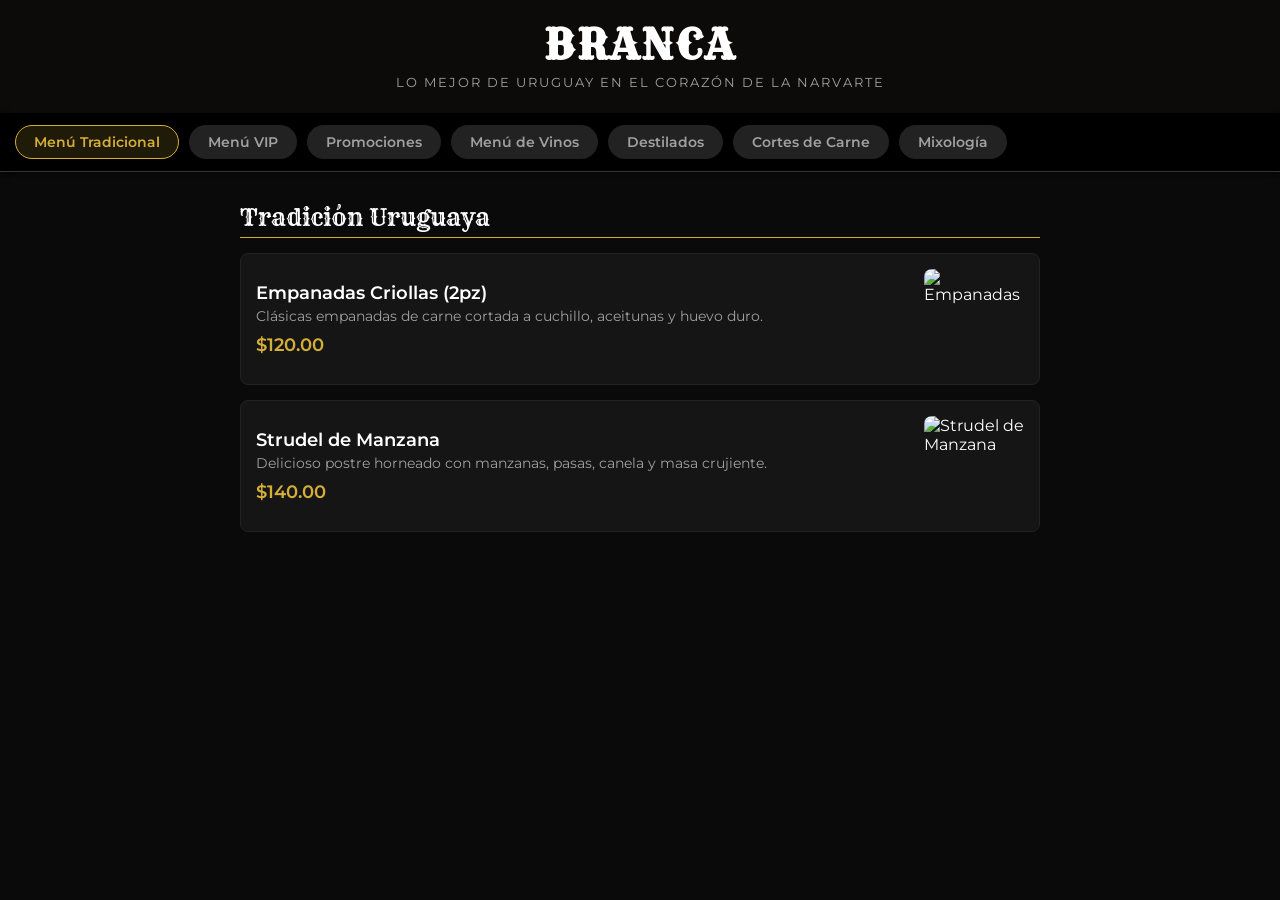
==== index.html @ e557ab89 "Add files via upload" ====
<!DOCTYPE html>
<html lang="es">
<head>
    <meta charset="UTF-8">
    <meta name="viewport" content="width=device-width, initial-scale=1.0">
    <title>Menú Digital - Branca Parrilla</title>
    
    <link href="https://fonts.googleapis.com/css2?family=Montserrat:wght@300;400;600&family=Rye&display=swap" rel="stylesheet">
    <script type="module" src="https://ajax.googleapis.com/ajax/libs/model-viewer/4.2.0/model-viewer.min.js"></script>

    <style>
        :root {
            --bg-color: #0a0a0a; 
            --card-bg: #151515; 
            --text-main: #ffffff; 
            --text-muted: #a0a0a0; 
            --accent: #d4af37; /* Dorado Branca */
        }

        body {
            margin: 0;
            padding: 0;
            background-color: var(--bg-color);
            color: var(--text-main);
            font-family: 'Montserrat', sans-serif;
            padding-bottom: 50px;
        }

        /* ENCABEZADO */
        header {
            text-align: center;
            padding: 20px 20px 10px 20px;
            background: linear-gradient(rgba(0, 0, 0, 0.7), rgba(0, 0, 0, 0.7)), url('https://www.transparenttextures.com/patterns/wood-pattern.png') #2a2522;
        }

        header h1 {
            font-family: 'Rye', serif;
            font-size: 2.5rem;
            letter-spacing: 3px;
            margin: 0;
            text-transform: uppercase;
        }

        header p {
            font-size: 0.8rem;
            color: var(--text-muted);
            margin-top: 5px;
            text-transform: uppercase;
            letter-spacing: 2px;
        }

        /* BARRA DE NAVEGACIÓN DESLIZABLE */
        .nav-categories {
            background-color: #000000; 
            padding: 12px 0;
            position: sticky;
            top: 0;
            z-index: 100;
            border-bottom: 1px solid #333;
            box-shadow: 0 4px 6px rgba(0,0,0,0.5);
        }

        .nav-list {
            display: flex;
            list-style: none;
            margin: 0;
            padding: 0 15px;
            overflow-x: auto;
            scroll-behavior: smooth;
            -ms-overflow-style: none;  
            scrollbar-width: none;  
        }

        .nav-list::-webkit-scrollbar {
            display: none; 
        }

        .nav-item {
            padding: 8px 18px;
            margin-right: 10px;
            border-radius: 20px;
            background-color: #222;
            color: var(--text-muted);
            font-size: 0.85rem;
            font-weight: 600;
            white-space: nowrap;
            cursor: pointer;
            transition: all 0.3s ease;
            border: 1px solid transparent;
        }

        .nav-item.active {
            background-color: rgba(212, 175, 55, 0.15); 
            color: var(--accent);
            border: 1px solid var(--accent);
        }

        /* CONTENEDOR DEL MENÚ */
        .menu-container {
            max-width: 800px;
            margin: 0 auto;
            padding: 15px;
        }

        .menu-section {
            display: none;
            animation: fadeIn 0.4s ease-in-out;
        }

        .menu-section.active {
            display: block;
        }

        @keyframes fadeIn {
            from { opacity: 0; transform: translateY(10px); }
            to { opacity: 1; transform: translateY(0); }
        }

        .category-title {
            font-family: 'Rye', serif;
            font-size: 1.5rem;
            margin-top: 15px;
            margin-bottom: 15px;
            border-bottom: 1px solid var(--accent);
            padding-bottom: 5px;
        }

        /* ESTILOS DE PLATILLOS Y MODAL */
        .menu-item { display: flex; background-color: var(--card-bg); border-radius: 8px; margin-bottom: 15px; padding: 15px; cursor: pointer; border: 1px solid #222; }
        .item-details { flex: 1; padding-right: 15px; display: flex; flex-direction: column; justify-content: center; }
        .item-title { font-size: 1.1rem; font-weight: 600; margin: 0 0 5px 0; }
        .item-desc { font-size: 0.85rem; color: var(--text-muted); margin: 0 0 10px 0; display: -webkit-box; -webkit-line-clam: 2; -webkit-box-orient: vertical; overflow: hidden; }
        .item-price { font-size: 1.1rem; font-weight: 600; color: var(--accent); }
        .item-image-container { width: 100px; height: 100px; border-radius: 8px; overflow: hidden; flex-shrink: 0; }
        .item-image-container img { width: 100%; height: 100%; object-fit: cover; }
        
        .modal { display: none; position: fixed; z-index: 1000; left: 0; top: 0; width: 100%; height: 100%; background-color: rgba(0, 0, 0, 0.9); backdrop-filter: blur(5px); }
        .modal-content { background-color: var(--card-bg); margin: 10% auto; padding: 20px; width: 90%; max-width: 500px; border-radius: 12px; position: relative; text-align: center; border: 1px solid var(--accent); }
        .close-btn { position: absolute; top: 10px; right: 15px; color: var(--text-muted); font-size: 28px; font-weight: bold; cursor: pointer; }
        model-viewer { width: 100%; height: 300px; background-color: #000; border-radius: 8px; margin-bottom: 15px; }
        .modal-title { font-family: 'Rye', serif; font-size: 1.5rem; margin: 10px 0; }
        .modal-desc { font-size: 0.9rem; color: var(--text-muted); margin-bottom: 15px; }
        .modal-price { font-size: 1.3rem; color: var(--accent); font-weight: bold; }
    </style>
</head>
<body>

    <header>
        <h1>BRANCA</h1>
        <p>Lo mejor de Uruguay en el corazón de la Narvarte</p>
    </header>

    <nav class="nav-categories">
        <ul class="nav-list">
            <li class="nav-item active" onclick="showCategory('tradicional', this)">Menú Tradicional</li>
            <li class="nav-item" onclick="showCategory('vip', this)">Menú VIP</li>
            <li class="nav-item" onclick="showCategory('promociones', this)">Promociones</li>
            <li class="nav-item" onclick="showCategory('vinos', this)">Menú de Vinos</li>
            <li class="nav-item" onclick="showCategory('destilados', this)">Destilados</li>
            <li class="nav-item" onclick="showCategory('cortes', this)">Cortes de Carne</li>
            <li class="nav-item" onclick="showCategory('mixologia', this)">Mixología</li>
        </ul>
    </nav>

    <main class="menu-container">
        
        <section id="tradicional" class="menu-section active">
            <div class="category-title">Tradición Uruguaya</div>
            
            <div class="menu-item" onclick="openModal('Empanadas Criollas', 'Clásicas empanadas de carne cortada a cuchillo, aceitunas y huevo duro.', '$120.00', 'https://images.unsplash.com/photo-1628840042765-356cda07504e?q=80&w=400&auto=format&fit=crop', '')">
                <div class="item-details">
                    <h3 class="item-title">Empanadas Criollas (2pz)</h3>
                    <p class="item-desc">Clásicas empanadas de carne cortada a cuchillo, aceitunas y huevo duro.</p>
                    <span class="item-price">$120.00</span>
                </div>
                <div class="item-image-container">
                    <img src="https://images.unsplash.com/photo-1628840042765-356cda07504e?q=80&w=200&auto=format&fit=crop" alt="Empanadas">
                </div>
            </div>

            <div class="menu-item" onclick="openModal('Strudel de Manzana', 'Delicioso postre horneado con manzanas, pasas, canela y masa crujiente.', '$140.00', 'ruta_a_tu_foto_del_strudel.jpg', 'strudel.glb')">
                <div class="item-details">
                    <h3 class="item-title">Strudel de Manzana</h3>
                    <p class="item-desc">Delicioso postre horneado con manzanas, pasas, canela y masa crujiente.</p>
                    <span class="item-price">$140.00</span>
                </div>
                <div class="item-image-container">
                    <img src="../strudel.glb" alt="Strudel de Manzana">
                </div>
            </div>

        </section>

        <section id="cortes" class="menu-section">
            <div class="category-title">Cortes Premium</div>
            
            <div class="menu-item" onclick="openModal('Corte Vacío', 'Auténtico corte uruguayo a la parrilla, jugoso y con un sabor intenso.', '$450.00', 'https://images.unsplash.com/photo-1594041680534-e8c8cdebd659?q=80&w=400&auto=format&fit=crop', 'ruta_a_tu_modelo3d.glb')">
                <div class="item-details">
                    <h3 class="item-title">Corte Vacío Premium</h3>
                    <p class="item-desc">Auténtico corte uruguayo a la parrilla, jugoso y con un sabor intenso.</p>
                    <span class="item-price">$450.00</span>
                </div>
                <div class="item-image-container">
                    <img src="https://images.unsplash.com/photo-1594041680534-e8c8cdebd659?q=80&w=200&auto=format&fit=crop" alt="Corte Vacío">
                </div>
            </div>
        </section>

        <section id="vinos" class="menu-section">
            <div class="category-title">Selección de Vinos</div>
            
            <div class="menu-item" onclick="openModal('Tannat Reserva', 'Vino tinto uruguayo por excelencia, ideal para cortes de carne.', '$850.00', 'https://images.unsplash.com/photo-1584916201218-f4242ceb4809?q=80&w=400&auto=format&fit=crop', '')">
                <div class="item-details">
                    <h3 class="item-title">Tannat Reserva</h3>
                    <p class="item-desc">Vino tinto uruguayo por excelencia, ideal para cortes de carne.</p>
                    <span class="item-price">$850.00</span>
                </div>
                <div class="item-image-container">
                    <img src="https://images.unsplash.com/photo-1584916201218-f4242ceb4809?q=80&w=200&auto=format&fit=crop" alt="Vino">
                </div>
            </div>
        </section>

        <section id="vip" class="menu-section"><div class="category-title">Menú VIP</div><p style="text-align:center;">Próximamente opciones exclusivas...</p></section>
        <section id="promociones" class="menu-section"><div class="category-title">Promociones del Mes</div><p style="text-align:center;">Nuestras mejores ofertas...</p></section>
        <section id="destilados" class="menu-section"><div class="category-title">Destilados</div><p style="text-align:center;">Selección de Tequilas, Mezcales y más...</p></section>
        <section id="mixologia" class="menu-section"><div class="category-title">Mixología de Autor</div><p style="text-align:center;">Coctelería exclusiva de Branca...</p></section>

    </main>

    <div id="itemModal" class="modal">
        <div class="modal-content">
            <span class="close-btn" onclick="closeModal()">&times;</span>
            <model-viewer id="modal3D" src="" alt="Modelo 3D" auto-rotate camera-controls shadow-intensity="1" style="display:none;"></model-viewer>
            <img id="modalImg" src="" alt="Platillo" style="width: 100%; border-radius: 8px; margin-bottom: 15px;">
            <h2 id="modalTitle" class="modal-title">Nombre Platillo</h2>
            <p id="modalDesc" class="modal-desc">Descripción</p>
            <div id="modalPrice" class="modal-price">$0.00</div>
        </div>
    </div>

    <script>
        function showCategory(categoryId, clickedElement) {
            const sections = document.querySelectorAll('.menu-section');
            sections.forEach(section => {
                section.classList.remove('active');
            });

            document.getElementById(categoryId).classList.add('active');

            const navItems = document.querySelectorAll('.nav-item');
            navItems.forEach(item => {
                item.classList.remove('active');
            });

            clickedElement.classList.add('active');
            clickedElement.scrollIntoView({ behavior: 'smooth', block: 'nearest', inline: 'center' });
        }

        const modal = document.getElementById("itemModal");
        
        function openModal(title, desc, price, imgSrc, model3DSrc) {
            document.getElementById("modalTitle").innerText = title;
            document.getElementById("modalDesc").innerText = desc;
            document.getElementById("modalPrice").innerText = price;
            
            const modal3D = document.getElementById("modal3D");
            const modalImg = document.getElementById("modalImg");

            // Si el platillo tiene un archivo 3D (como el Strudel)
            if(model3DSrc && model3DSrc !== '') {
                modal3D.src = model3DSrc;
                modal3D.style.display = "block"; // Muestra el visor 3D
                modalImg.style.display = "none"; // Oculta la imagen normal
            } else {
                // Si el platillo NO tiene 3D (como las empanadas)
                modalImg.src = imgSrc;
                modalImg.style.display = "block"; // Muestra la imagen
                modal3D.style.display = "none"; // Oculta el visor 3D
            }
            modal.style.display = "block";
        }

        function closeModal() {
            modal.style.display = "none";
            document.getElementById("modal3D").src = ""; 
        }

        window.onclick = function(event) {
            if (event.target == modal) {
                closeModal();
            }
        }
    </script>

</body>
</html>
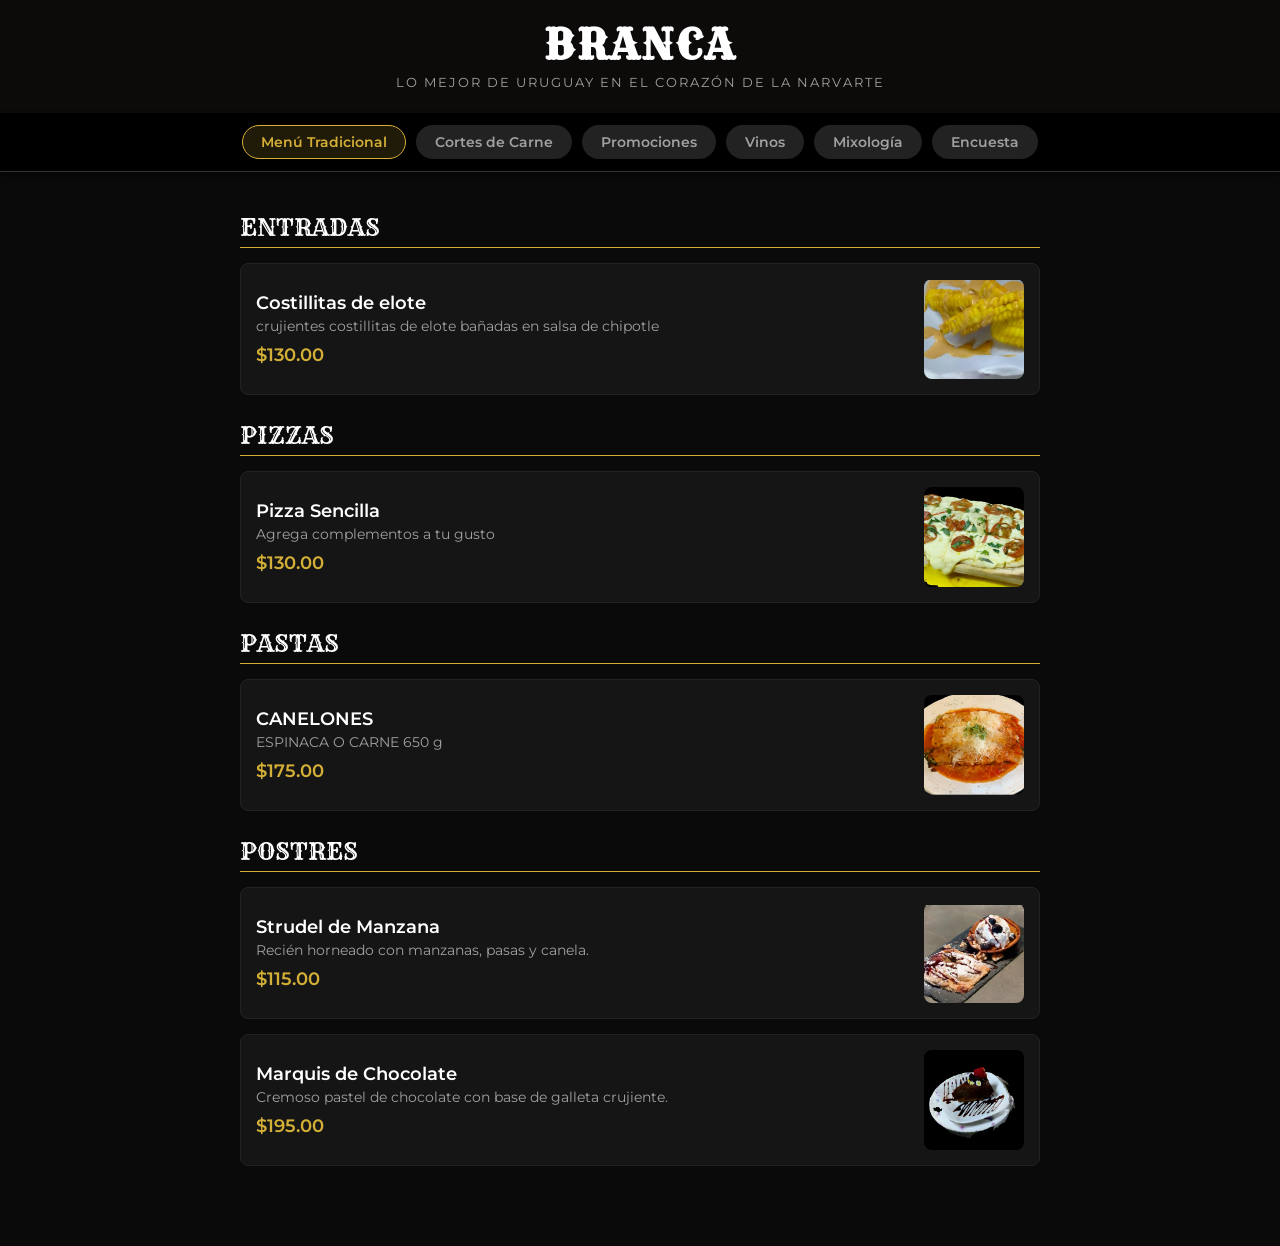
==== commit 55013829: "Add files via upload" ====
--- a/index.html
+++ b/index.html
@@ -14,126 +14,30 @@
             --card-bg: #151515; 
             --text-main: #ffffff; 
             --text-muted: #a0a0a0; 
-            --accent: #d4af37; /* Dorado Branca */
-        }
-
-        body {
-            margin: 0;
-            padding: 0;
-            background-color: var(--bg-color);
-            color: var(--text-main);
-            font-family: 'Montserrat', sans-serif;
-            padding-bottom: 50px;
-        }
-
-        /* ENCABEZADO */
-        header {
-            text-align: center;
-            padding: 20px 20px 10px 20px;
-            background: linear-gradient(rgba(0, 0, 0, 0.7), rgba(0, 0, 0, 0.7)), url('https://www.transparenttextures.com/patterns/wood-pattern.png') #2a2522;
-        }
-
-        header h1 {
-            font-family: 'Rye', serif;
-            font-size: 2.5rem;
-            letter-spacing: 3px;
-            margin: 0;
-            text-transform: uppercase;
-        }
-
-        header p {
-            font-size: 0.8rem;
-            color: var(--text-muted);
-            margin-top: 5px;
-            text-transform: uppercase;
-            letter-spacing: 2px;
-        }
-
-        /* BARRA DE NAVEGACIÓN DESLIZABLE */
-        .nav-categories {
-            background-color: #000000; 
-            padding: 12px 0;
-            position: sticky;
-            top: 0;
-            z-index: 100;
-            border-bottom: 1px solid #333;
-            box-shadow: 0 4px 6px rgba(0,0,0,0.5);
-        }
-
-        .nav-list {
-            display: flex;
-            list-style: none;
-            margin: 0;
-            padding: 0 15px;
-            overflow-x: auto;
-            scroll-behavior: smooth;
-            -ms-overflow-style: none;  
-            scrollbar-width: none;  
-        }
-
-        .nav-list::-webkit-scrollbar {
-            display: none; 
-        }
-
-        .nav-item {
-            padding: 8px 18px;
-            margin-right: 10px;
-            border-radius: 20px;
-            background-color: #222;
-            color: var(--text-muted);
-            font-size: 0.85rem;
-            font-weight: 600;
-            white-space: nowrap;
-            cursor: pointer;
-            transition: all 0.3s ease;
-            border: 1px solid transparent;
-        }
-
-        .nav-item.active {
-            background-color: rgba(212, 175, 55, 0.15); 
-            color: var(--accent);
-            border: 1px solid var(--accent);
-        }
-
-        /* CONTENEDOR DEL MENÚ */
-        .menu-container {
-            max-width: 800px;
-            margin: 0 auto;
-            padding: 15px;
-        }
-
-        .menu-section {
-            display: none;
-            animation: fadeIn 0.4s ease-in-out;
-        }
-
-        .menu-section.active {
-            display: block;
-        }
-
-        @keyframes fadeIn {
-            from { opacity: 0; transform: translateY(10px); }
-            to { opacity: 1; transform: translateY(0); }
-        }
-
-        .category-title {
-            font-family: 'Rye', serif;
-            font-size: 1.5rem;
-            margin-top: 15px;
-            margin-bottom: 15px;
-            border-bottom: 1px solid var(--accent);
-            padding-bottom: 5px;
-        }
-
-        /* ESTILOS DE PLATILLOS Y MODAL */
+            --accent: #d4af37;
+        }
+        body { margin: 0; padding: 0; background-color: var(--bg-color); color: var(--text-main); font-family: 'Montserrat', sans-serif; padding-bottom: 50px; }
+        header { text-align: center; padding: 20px 20px 10px 20px; background: linear-gradient(rgba(0, 0, 0, 0.7), rgba(0, 0, 0, 0.7)), url('https://www.transparenttextures.com/patterns/wood-pattern.png') #2a2522; }
+        header h1 { font-family: 'Rye', serif; font-size: 2.5rem; letter-spacing: 3px; margin: 0; text-transform: uppercase; }
+        header p { font-size: 0.8rem; color: var(--text-muted); margin-top: 5px; text-transform: uppercase; letter-spacing: 2px; }
+        .nav-categories { background-color: #000000; padding: 12px 0; position: sticky; top: 0; z-index: 100; border-bottom: 1px solid #333; box-shadow: 0 4px 6px rgba(0,0,0,0.5); }
+        .nav-list { display: flex; list-style: none; margin: 0; padding: 0 15px; overflow-x: auto; scroll-behavior: smooth; -ms-overflow-style: none; scrollbar-width: none; justify-content: center; }
+        .nav-list::-webkit-scrollbar { display: none; }
+        .nav-item { padding: 8px 18px; margin: 0 5px; border-radius: 20px; background-color: #222; color: var(--text-muted); font-size: 0.85rem; font-weight: 600; white-space: nowrap; cursor: pointer; transition: all 0.3s ease; border: 1px solid transparent; }
+        .nav-item.active { background-color: rgba(212, 175, 55, 0.15); color: var(--accent); border: 1px solid var(--accent); }
+        @media (max-width: 600px) { .nav-list { justify-content: flex-start; } }
+        .menu-container { max-width: 800px; margin: 0 auto; padding: 15px; }
+        .menu-section { display: none; animation: fadeIn 0.4s ease-in-out; }
+        .menu-section.active { display: block; }
+        @keyframes fadeIn { from { opacity: 0; transform: translateY(10px); } to { opacity: 1; transform: translateY(0); } }
+        .category-title { font-family: 'Rye', serif; font-size: 1.5rem; margin-top: 25px; margin-bottom: 15px; border-bottom: 1px solid var(--accent); padding-bottom: 5px; }
         .menu-item { display: flex; background-color: var(--card-bg); border-radius: 8px; margin-bottom: 15px; padding: 15px; cursor: pointer; border: 1px solid #222; }
         .item-details { flex: 1; padding-right: 15px; display: flex; flex-direction: column; justify-content: center; }
         .item-title { font-size: 1.1rem; font-weight: 600; margin: 0 0 5px 0; }
-        .item-desc { font-size: 0.85rem; color: var(--text-muted); margin: 0 0 10px 0; display: -webkit-box; -webkit-line-clam: 2; -webkit-box-orient: vertical; overflow: hidden; }
+        .item-desc { font-size: 0.85rem; color: var(--text-muted); margin: 0 0 10px 0; }
         .item-price { font-size: 1.1rem; font-weight: 600; color: var(--accent); }
         .item-image-container { width: 100px; height: 100px; border-radius: 8px; overflow: hidden; flex-shrink: 0; }
         .item-image-container img { width: 100%; height: 100%; object-fit: cover; }
-        
         .modal { display: none; position: fixed; z-index: 1000; left: 0; top: 0; width: 100%; height: 100%; background-color: rgba(0, 0, 0, 0.9); backdrop-filter: blur(5px); }
         .modal-content { background-color: var(--card-bg); margin: 10% auto; padding: 20px; width: 90%; max-width: 500px; border-radius: 12px; position: relative; text-align: center; border: 1px solid var(--accent); }
         .close-btn { position: absolute; top: 10px; right: 15px; color: var(--text-muted); font-size: 28px; font-weight: bold; cursor: pointer; }
@@ -141,6 +45,9 @@
         .modal-title { font-family: 'Rye', serif; font-size: 1.5rem; margin: 10px 0; }
         .modal-desc { font-size: 0.9rem; color: var(--text-muted); margin-bottom: 15px; }
         .modal-price { font-size: 1.3rem; color: var(--accent); font-weight: bold; }
+        .survey-container { background-color: var(--card-bg); padding: 20px; border-radius: 8px; border: 1px solid #222; text-align: center; }
+        .survey-input { box-sizing: border-box; width: 100%; padding: 12px; margin: 10px 0; border-radius: 5px; border: 1px solid var(--text-muted); background-color: var(--bg-color); color: var(--text-main); font-family: 'Montserrat', sans-serif; }
+        .survey-btn { background-color: var(--accent); color: #000; font-weight: bold; border: none; padding: 15px 20px; border-radius: 5px; cursor: pointer; transition: background 0.3s; width: 100%; font-family: 'Montserrat', sans-serif; margin-top: 10px;}
     </style>
 </head>
 <body>
@@ -153,81 +60,112 @@
     <nav class="nav-categories">
         <ul class="nav-list">
             <li class="nav-item active" onclick="showCategory('tradicional', this)">Menú Tradicional</li>
-            <li class="nav-item" onclick="showCategory('vip', this)">Menú VIP</li>
+            <li class="nav-item" onclick="showCategory('cortes', this)">Cortes de Carne</li> 
             <li class="nav-item" onclick="showCategory('promociones', this)">Promociones</li>
-            <li class="nav-item" onclick="showCategory('vinos', this)">Menú de Vinos</li>
-            <li class="nav-item" onclick="showCategory('destilados', this)">Destilados</li>
-            <li class="nav-item" onclick="showCategory('cortes', this)">Cortes de Carne</li>
+            <li class="nav-item" onclick="showCategory('vinos', this)">Vinos</li>
             <li class="nav-item" onclick="showCategory('mixologia', this)">Mixología</li>
+            <li class="nav-item" onclick="showCategory('encuesta', this)">Encuesta</li>
         </ul>
     </nav>
 
     <main class="menu-container">
         
         <section id="tradicional" class="menu-section active">
-            <div class="category-title">Tradición Uruguaya</div>
             
-            <div class="menu-item" onclick="openModal('Empanadas Criollas', 'Clásicas empanadas de carne cortada a cuchillo, aceitunas y huevo duro.', '$120.00', 'https://images.unsplash.com/photo-1628840042765-356cda07504e?q=80&w=400&auto=format&fit=crop', '')">
-                <div class="item-details">
-                    <h3 class="item-title">Empanadas Criollas (2pz)</h3>
-                    <p class="item-desc">Clásicas empanadas de carne cortada a cuchillo, aceitunas y huevo duro.</p>
-                    <span class="item-price">$120.00</span>
-                </div>
-                <div class="item-image-container">
-                    <img src="https://images.unsplash.com/photo-1628840042765-356cda07504e?q=80&w=200&auto=format&fit=crop" alt="Empanadas">
-                </div>
-            </div>
-
-            <div class="menu-item" onclick="openModal('Strudel de Manzana', 'Delicioso postre horneado con manzanas, pasas, canela y masa crujiente.', '$140.00', 'ruta_a_tu_foto_del_strudel.jpg', 'strudel.glb')">
+            <div class="category-title">ENTRADAS</div>    
+            <div class="menu-item" onclick="openModal('Costillitas de elote', 'Crujientes costillitas de elote bañadas en salsa de chipotle', document.getElementById('precio-costillitas').innerText, 'costillitas.jpg', 'costillitas.glb')">
+                <div class="item-details">
+                    <h3 class="item-title">Costillitas de elote</h3>
+                    <p class="item-desc">crujientes costillitas de elote bañadas en salsa de chipotle</p>
+                    <span class="item-price" id="precio-costillitas">$130.00</span>
+                </div>
+                <div class="item-image-container"><img src="costillitas.jpg" alt="COSTILLITAS"></div>
+            </div>
+
+            <div class="category-title">PIZZAS</div>    
+            <div class="menu-item" onclick="openModal('Pizza Sencilla', 'Clásica base de pizza de masa madre con salsa de tomate y mucho queso mozzarella', document.getElementById('precio-pizza').innerText, 'pizza.jpg', 'PizzaMargaritaglb.glb')">
+                <div class="item-details">
+                    <h3 class="item-title">Pizza Sencilla</h3>
+                    <p class="item-desc">Agrega complementos a tu gusto</p>
+                    <span class="item-price" id="precio-pizza">$130.00</span>
+                </div>
+                <div class="item-image-container"><img src="pizza.jpg" alt="PIZZA"></div>
+            </div>
+
+            <div class="category-title">PASTAS</div>    
+            <div class="menu-item" onclick="openModal('CANELONES', 'Canelones estilo branca hechos con carne o espiaca bañados en cualquiera de nuestras salsas', document.getElementById('precio-canelones').innerText, 'Captura de pantalla 2026-05-14 211226.jpg', 'Canelones3.glb')">
+                <div class="item-details">
+                    <h3 class="item-title">CANELONES</h3>
+                    <p class="item-desc">ESPINACA O CARNE 650 g</p>
+                    <span class="item-price" id="precio-canelones">$175.00</span>
+                </div>
+                <div class="item-image-container"><img src="Captura de pantalla 2026-05-14 211226.jpg" alt="CANELONES"></div>
+            </div>
+
+            <div class="category-title">POSTRES</div>
+            <div class="menu-item" onclick="openModal('Strudel de Manzana', 'Delicioso postre horneado con manzanas, pasas, canela y masa crujiente.', document.getElementById('precio-strudel').innerText, 'STRUDENT.jpg', 'strudel.glb')">
                 <div class="item-details">
                     <h3 class="item-title">Strudel de Manzana</h3>
-                    <p class="item-desc">Delicioso postre horneado con manzanas, pasas, canela y masa crujiente.</p>
-                    <span class="item-price">$140.00</span>
-                </div>
-                <div class="item-image-container">
-                    <img src="../strudel.glb" alt="Strudel de Manzana">
-                </div>
-            </div>
-
+                    <p class="item-desc">Recién horneado con manzanas, pasas y canela.</p>
+                    <span class="item-price" id="precio-strudel">$115.00</span>
+                </div>
+                <div class="item-image-container"><img src="STRUDENT.jpg" alt="Strudel"></div>
+            </div>
+
+            <div class="menu-item" onclick="openModal('Marquis de Chocolate', 'Cremoso pastel de chocolate con base de galleta crujiente.', document.getElementById('precio-marquis').innerText, 'marquis.jpg', 'marquischocolate.glb')">
+                <div class="item-details">
+                    <h3 class="item-title">Marquis de Chocolate</h3>
+                    <p class="item-desc">Cremoso pastel de chocolate con base de galleta crujiente.</p>
+                    <span class="item-price" id="precio-marquis">$195.00</span>
+                </div>
+                <div class="item-image-container"><img src="marquis.jpg" alt="Marquis de Chocolate"></div>
+            </div>
         </section>
 
         <section id="cortes" class="menu-section">
             <div class="category-title">Cortes Premium</div>
-            
-            <div class="menu-item" onclick="openModal('Corte Vacío', 'Auténtico corte uruguayo a la parrilla, jugoso y con un sabor intenso.', '$450.00', 'https://images.unsplash.com/photo-1594041680534-e8c8cdebd659?q=80&w=400&auto=format&fit=crop', 'ruta_a_tu_modelo3d.glb')">
-                <div class="item-details">
-                    <h3 class="item-title">Corte Vacío Premium</h3>
-                    <p class="item-desc">Auténtico corte uruguayo a la parrilla, jugoso y con un sabor intenso.</p>
-                    <span class="item-price">$450.00</span>
-                </div>
-                <div class="item-image-container">
-                    <img src="https://images.unsplash.com/photo-1594041680534-e8c8cdebd659?q=80&w=200&auto=format&fit=crop" alt="Corte Vacío">
-                </div>
+            <div class="menu-item" onclick="openModal('Parrillada para 4 personas', 'Acompañados de papas a la francesa y ensalada mixta.', document.getElementById('precio-parrillada').innerText, 'parrillada.jpg', 'ParrilladaPx4.glb')">
+                <div class="item-details">
+                    <h3 class="item-title">Parrillada para 4 personas</h3>
+                    <p class="item-desc">Acompañados de papas a la francesa y ensalada mixta.</p>
+                    <span class="item-price" id="precio-parrillada">$950.00</span>
+                </div>
+                <div class="item-image-container"><img src="parrillada.jpg" alt="PARRILLADA"></div>
             </div>
         </section>
 
         <section id="vinos" class="menu-section">
             <div class="category-title">Selección de Vinos</div>
-            
-            <div class="menu-item" onclick="openModal('Tannat Reserva', 'Vino tinto uruguayo por excelencia, ideal para cortes de carne.', '$850.00', 'https://images.unsplash.com/photo-1584916201218-f4242ceb4809?q=80&w=400&auto=format&fit=crop', '')">
+            <div class="menu-item" onclick="openModal('Tannat Reserva', 'Vino tinto uruguayo por excelencia. Ideal para acompañar.', document.getElementById('precio-tannat').innerText, 'vino.jpg', '')">
                 <div class="item-details">
                     <h3 class="item-title">Tannat Reserva</h3>
-                    <p class="item-desc">Vino tinto uruguayo por excelencia, ideal para cortes de carne.</p>
-                    <span class="item-price">$850.00</span>
-                </div>
-                <div class="item-image-container">
-                    <img src="https://images.unsplash.com/photo-1584916201218-f4242ceb4809?q=80&w=200&auto=format&fit=crop" alt="Vino">
-                </div>
-            </div>
-        </section>
-
-        <section id="vip" class="menu-section"><div class="category-title">Menú VIP</div><p style="text-align:center;">Próximamente opciones exclusivas...</p></section>
-        <section id="promociones" class="menu-section"><div class="category-title">Promociones del Mes</div><p style="text-align:center;">Nuestras mejores ofertas...</p></section>
-        <section id="destilados" class="menu-section"><div class="category-title">Destilados</div><p style="text-align:center;">Selección de Tequilas, Mezcales y más...</p></section>
-        <section id="mixologia" class="menu-section"><div class="category-title">Mixología de Autor</div><p style="text-align:center;">Coctelería exclusiva de Branca...</p></section>
+                    <p class="item-desc">Ideal para acompañar nuestros cortes de carne.</p>
+                    <span class="item-price" id="precio-tannat">$850.00</span>
+                </div>
+                <div class="item-image-container"><img src="https://images.unsplash.com/photo-1584916201218-f4242ceb4809?q=80&w=200&auto=format&fit=crop" alt="Vino"></div>
+            </div>
+        </section>
+
+        <section id="promociones" class="menu-section"><div class="category-title">Promociones</div><p style="text-align:center;">Nuestras mejores ofertas...</p></section>
+        <section id="mixologia" class="menu-section"><div class="category-title">Mixología</div><p style="text-align:center;">Coctelería exclusiva de Branca...</p></section>
+
+        <section id="encuesta" class="menu-section">
+            <div class="category-title">Tu Opinión nos Ayuda</div>
+            <div class="survey-container" id="surveyFormContainer">
+                <p>Déjanos tus comentarios para recibir una bonificación.</p>
+                <input type="email" id="userEmail" class="survey-input" placeholder="Tu correo electrónico" required>
+                <textarea id="userComments" class="survey-input" rows="3" placeholder="¿Qué te pareció nuestro servicio?"></textarea>
+                <button class="survey-btn" onclick="submitSurvey()">Enviar y Obtener Bonificación</button>
+            </div>
+            <div id="surveySuccess" class="survey-container" style="display: none;">
+                <h3 style="color: var(--accent);">¡Gracias!</h3>
+                <div id="premio-encuesta" style="font-size: 1.5rem; letter-spacing: 2px; font-weight: bold; margin: 20px 0; border: 2px dashed var(--accent); padding: 15px;">POSTRE DE CORTESÍA</div>
+            </div>
+        </section>
 
     </main>
 
+    <!-- MODAL -->
     <div id="itemModal" class="modal">
         <div class="modal-content">
             <span class="close-btn" onclick="closeModal()">&times;</span>
@@ -240,20 +178,38 @@
     </div>
 
     <script>
+        // PEGA AQUÍ LA URL DE TU GOOGLE APPS SCRIPT
+        const SCRIPT_URL = 'https://script.google.com/macros/s/AKfycbxLEjVx7xUAUpE51AlC86KjDt_1GqHmeFWySNoWOtROfnr18RdUmri1Py52Q14jX3mxpg/exec';
+
+        // Actualizar precios dinámicamente al cargar la página
+        document.addEventListener("DOMContentLoaded", function() {
+            if(SCRIPT_URL === '¡PEGA_AQUI_TU_URL!') return; // Evita error si aún no pones la URL
+
+            fetch(SCRIPT_URL)
+            .then(response => response.json())
+            .then(data => {
+                if(data.costillitas) document.getElementById('precio-costillitas').innerText = '$' + parseFloat(data.costillitas).toFixed(2);
+                if(data.pizza) document.getElementById('precio-pizza').innerText = '$' + parseFloat(data.pizza).toFixed(2);
+                if(data.canelones) document.getElementById('precio-canelones').innerText = '$' + parseFloat(data.canelones).toFixed(2);
+                if(data.strudel) document.getElementById('precio-strudel').innerText = '$' + parseFloat(data.strudel).toFixed(2);
+                if(data.marquis) document.getElementById('precio-marquis').innerText = '$' + parseFloat(data.marquis).toFixed(2);
+                if(data.parrillada) document.getElementById('precio-parrillada').innerText = '$' + parseFloat(data.parrillada).toFixed(2);
+                if(data.tannat) document.getElementById('precio-tannat').innerText = '$' + parseFloat(data.tannat).toFixed(2);
+                
+                if(data.bonus) document.getElementById('premio-encuesta').innerText = data.bonus;
+            })
+            .catch(error => console.error('Error al conectar con Google Sheets:', error));
+        });
+
         function showCategory(categoryId, clickedElement) {
             const sections = document.querySelectorAll('.menu-section');
-            sections.forEach(section => {
-                section.classList.remove('active');
-            });
-
+            sections.forEach(section => section.classList.remove('active'));
             document.getElementById(categoryId).classList.add('active');
 
             const navItems = document.querySelectorAll('.nav-item');
-            navItems.forEach(item => {
-                item.classList.remove('active');
-            });
-
+            navItems.forEach(item => item.classList.remove('active'));
             clickedElement.classList.add('active');
+            
             clickedElement.scrollIntoView({ behavior: 'smooth', block: 'nearest', inline: 'center' });
         }
 
@@ -267,16 +223,14 @@
             const modal3D = document.getElementById("modal3D");
             const modalImg = document.getElementById("modalImg");
 
-            // Si el platillo tiene un archivo 3D (como el Strudel)
             if(model3DSrc && model3DSrc !== '') {
                 modal3D.src = model3DSrc;
-                modal3D.style.display = "block"; // Muestra el visor 3D
-                modalImg.style.display = "none"; // Oculta la imagen normal
+                modal3D.style.display = "block";
+                modalImg.style.display = "none";
             } else {
-                // Si el platillo NO tiene 3D (como las empanadas)
                 modalImg.src = imgSrc;
-                modalImg.style.display = "block"; // Muestra la imagen
-                modal3D.style.display = "none"; // Oculta el visor 3D
+                modalImg.style.display = "block";
+                modal3D.style.display = "none";
             }
             modal.style.display = "block";
         }
@@ -286,12 +240,17 @@
             document.getElementById("modal3D").src = ""; 
         }
 
-        window.onclick = function(event) {
-            if (event.target == modal) {
-                closeModal();
+        window.onclick = function(event) { if (event.target == modal) closeModal(); }
+
+        function submitSurvey() {
+            const emailInput = document.getElementById('userEmail').value;
+            if(emailInput.includes('@') && emailInput.includes('.')) {
+                document.getElementById('surveyFormContainer').style.display = 'none';
+                document.getElementById('surveySuccess').style.display = 'block';
+            } else {
+                alert('Por favor, ingresa un correo electrónico válido.');
             }
         }
     </script>
-
 </body>
 </html>
